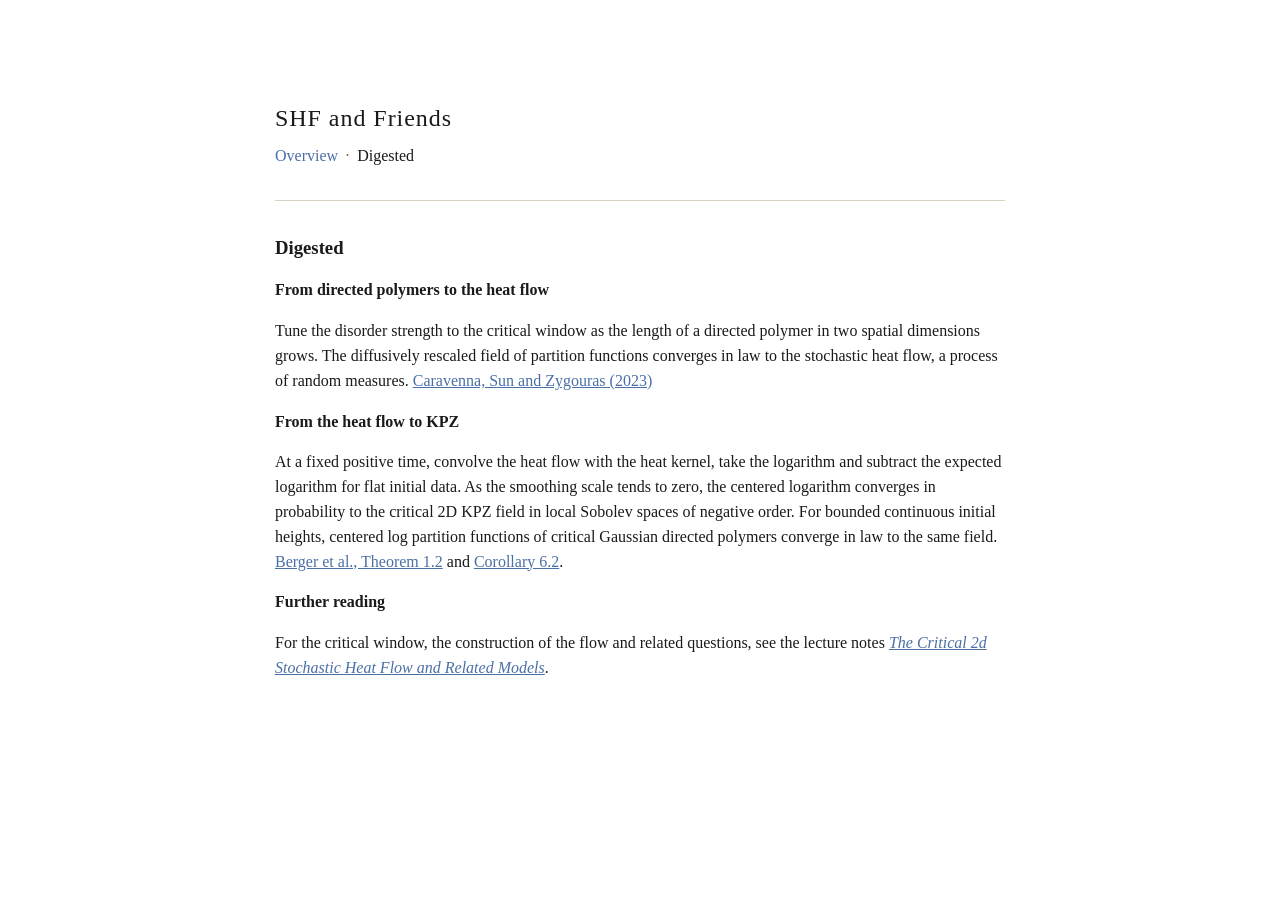
==== digested/index.html @ 7d987082 "Create SHF and Friends website" ====
<!doctype html>
<html lang="en">
<head>
  <meta charset="utf-8">
  <meta name="viewport" content="width=device-width, initial-scale=1">
  <meta name="description" content="How directed polymers give the critical stochastic heat flow and how the flow gives the critical KPZ process.">
  <title>Digested · SHF and Friends</title>
  <link rel="stylesheet" href="../assets/style.css">
</head>
<body>
  <div class="container">
    <header>
      <h1>SHF and Friends</h1>
      <nav class="menu" aria-label="Main">
        <a href="../">Overview</a>
        <span class="sep" aria-hidden="true">·</span>
        <a href="./" aria-current="page">Digested</a>
      </nav>
    </header>

    <hr>

    <main>
      <h2>Digested</h2>

      <h3>From directed polymers to the heat flow</h3>
      <p>
        Tune the disorder strength to the critical window as the length of a
        directed polymer in two spatial dimensions grows. The diffusively
        rescaled field of partition functions converges in law to the stochastic
        heat flow, a process of random measures.
        <a href="https://arxiv.org/abs/2109.03766v3">Caravenna, Sun and Zygouras (2023)</a>
      </p>

      <h3>From the heat flow to KPZ</h3>
      <p>
        At a fixed positive time, convolve the heat flow with the heat kernel,
        take the logarithm and subtract the expected logarithm for flat initial
        data. As the smoothing scale tends to zero, the centered logarithm
        converges in probability to the critical 2D KPZ field in local Sobolev
        spaces of negative order. For bounded continuous initial heights,
        centered log partition functions of critical Gaussian directed polymers
        converge in law to the same field.
        <a href="https://arxiv.org/html/2610.31614v1#S1.Thmtheorem2">Berger et al., Theorem 1.2</a>
        and <a href="https://arxiv.org/html/2610.31614v1#S6.Thmtheorem2">Corollary 6.2</a>.
      </p>

      <h3>Further reading</h3>
      <p>
        For the critical window, the construction of the flow and related
        questions, see the lecture notes
        <a href="https://arxiv.org/abs/2412.10311v3"><cite>The Critical 2d Stochastic Heat Flow and Related Models</cite></a>.
      </p>
    </main>
  </div>
</body>
</html>
---- assets/style.css ----
body {
  margin: 0;
  background: #fff;
  color: #1a1a1a;
  font: 1rem / 1.55 Georgia, "Times New Roman", Times, serif;
}

.container {
  max-width: 730px;
  margin: 100px auto 38px;
  padding: 0 24px;
}

h1 {
  margin: 0;
  font-size: 1.5rem;
  font-weight: normal;
  letter-spacing: 0.04em;
}

h2 {
  font-size: 1.17rem;
}

h3 {
  font-size: 1rem;
}

a {
  color: #4a6fa5;
}

.menu {
  margin-top: 0.4em;
}

.menu a {
  text-decoration: none;
}

.menu a:hover {
  text-decoration: underline;
}

.menu [aria-current="page"] {
  color: #1a1a1a;
}

.menu .sep {
  margin: 0 0.22em;
  color: #6b625a;
}

a:focus-visible {
  outline: 2px solid #4a6fa5;
  outline-offset: 3px;
}

hr {
  margin: 2em 0;
  border: 0;
  border-top: 1px solid #d8cfc4;
}

@media (max-width: 700px) {
  .container {
    margin-top: 38px;
    padding: 0 16px;
  }

  hr {
    margin: 1.5em 0;
  }
}
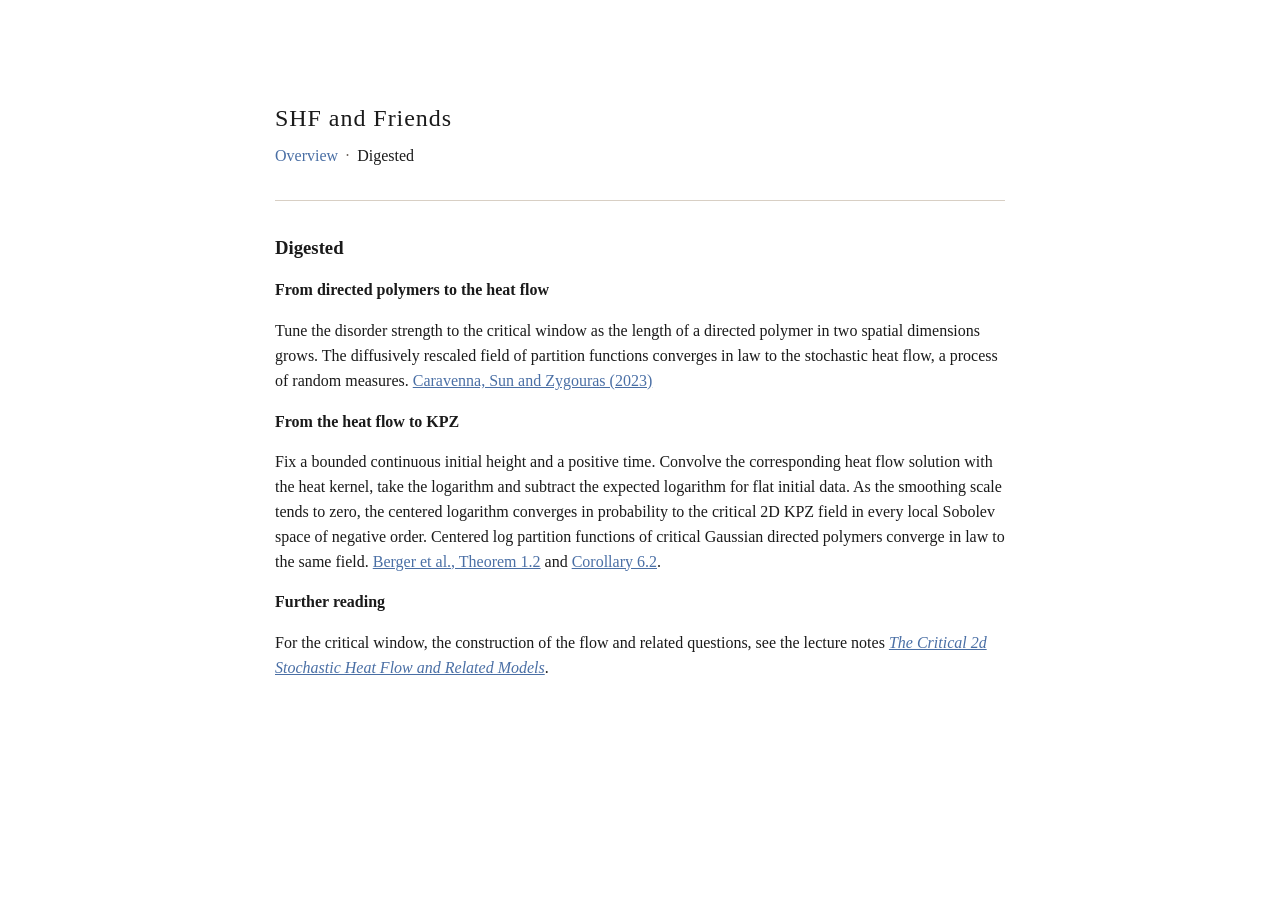
==== commit e4ec8c4b: "Specify the initial height in the KPZ guide" ====
--- a/digested/index.html
+++ b/digested/index.html
@@ -34,13 +34,13 @@
 
       <h3>From the heat flow to KPZ</h3>
       <p>
-        At a fixed positive time, convolve the heat flow with the heat kernel,
-        take the logarithm and subtract the expected logarithm for flat initial
-        data. As the smoothing scale tends to zero, the centered logarithm
-        converges in probability to the critical 2D KPZ field in local Sobolev
-        spaces of negative order. For bounded continuous initial heights,
-        centered log partition functions of critical Gaussian directed polymers
-        converge in law to the same field.
+        Fix a bounded continuous initial height and a positive time. Convolve
+        the corresponding heat flow solution with the heat kernel, take the
+        logarithm and subtract the expected logarithm for flat initial data.
+        As the smoothing scale tends to zero, the centered logarithm converges
+        in probability to the critical 2D KPZ field in every local Sobolev space
+        of negative order. Centered log partition functions of critical
+        Gaussian directed polymers converge in law to the same field.
         <a href="https://arxiv.org/html/2610.31614v1#S1.Thmtheorem2">Berger et al., Theorem 1.2</a>
         and <a href="https://arxiv.org/html/2610.31614v1#S6.Thmtheorem2">Corollary 6.2</a>.
       </p>
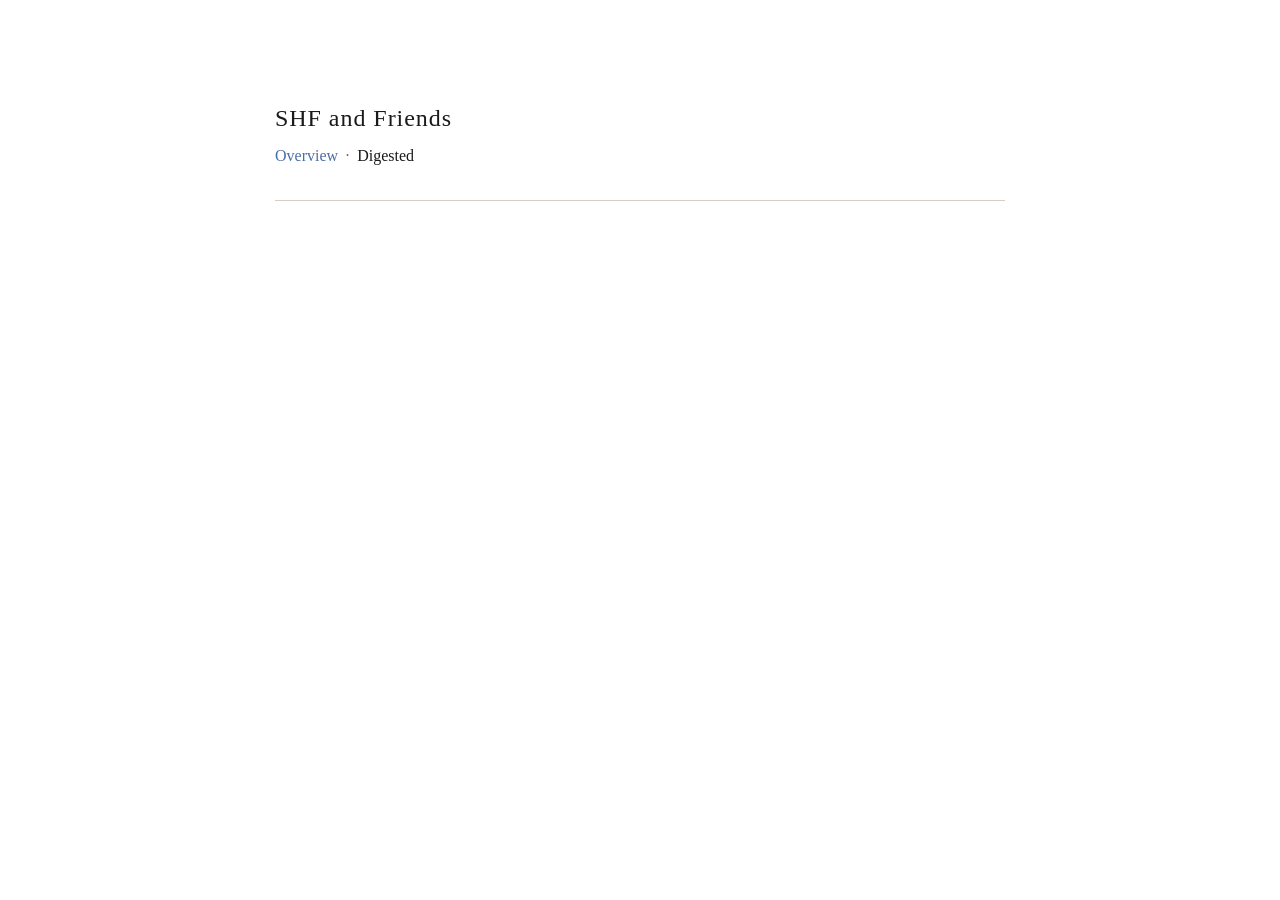
==== commit be4e4f0a: "List contributors and clear the Digested page" ====
--- a/digested/index.html
+++ b/digested/index.html
@@ -3,7 +3,6 @@
 <head>
   <meta charset="utf-8">
   <meta name="viewport" content="width=device-width, initial-scale=1">
-  <meta name="description" content="How directed polymers give the critical stochastic heat flow and how the flow gives the critical KPZ process.">
   <title>Digested · SHF and Friends</title>
   <link rel="stylesheet" href="../assets/style.css">
 </head>
@@ -19,39 +18,6 @@
     </header>
 
     <hr>
-
-    <main>
-      <h2>Digested</h2>
-
-      <h3>From directed polymers to the heat flow</h3>
-      <p>
-        Tune the disorder strength to the critical window as the length of a
-        directed polymer in two spatial dimensions grows. The diffusively
-        rescaled field of partition functions converges in law to the stochastic
-        heat flow, a process of random measures.
-        <a href="https://arxiv.org/abs/2109.03766v3">Caravenna, Sun and Zygouras (2023)</a>
-      </p>
-
-      <h3>From the heat flow to KPZ</h3>
-      <p>
-        Fix a bounded continuous initial height and a positive time. Convolve
-        the corresponding heat flow solution with the heat kernel, take the
-        logarithm and subtract the expected logarithm for flat initial data.
-        As the smoothing scale tends to zero, the centered logarithm converges
-        in probability to the critical 2D KPZ field in every local Sobolev space
-        of negative order. Centered log partition functions of critical
-        Gaussian directed polymers converge in law to the same field.
-        <a href="https://arxiv.org/html/2610.31614v1#S1.Thmtheorem2">Berger et al., Theorem 1.2</a>
-        and <a href="https://arxiv.org/html/2610.31614v1#S6.Thmtheorem2">Corollary 6.2</a>.
-      </p>
-
-      <h3>Further reading</h3>
-      <p>
-        For the critical window, the construction of the flow and related
-        questions, see the lecture notes
-        <a href="https://arxiv.org/abs/2412.10311v3"><cite>The Critical 2d Stochastic Heat Flow and Related Models</cite></a>.
-      </p>
-    </main>
   </div>
 </body>
 </html>
